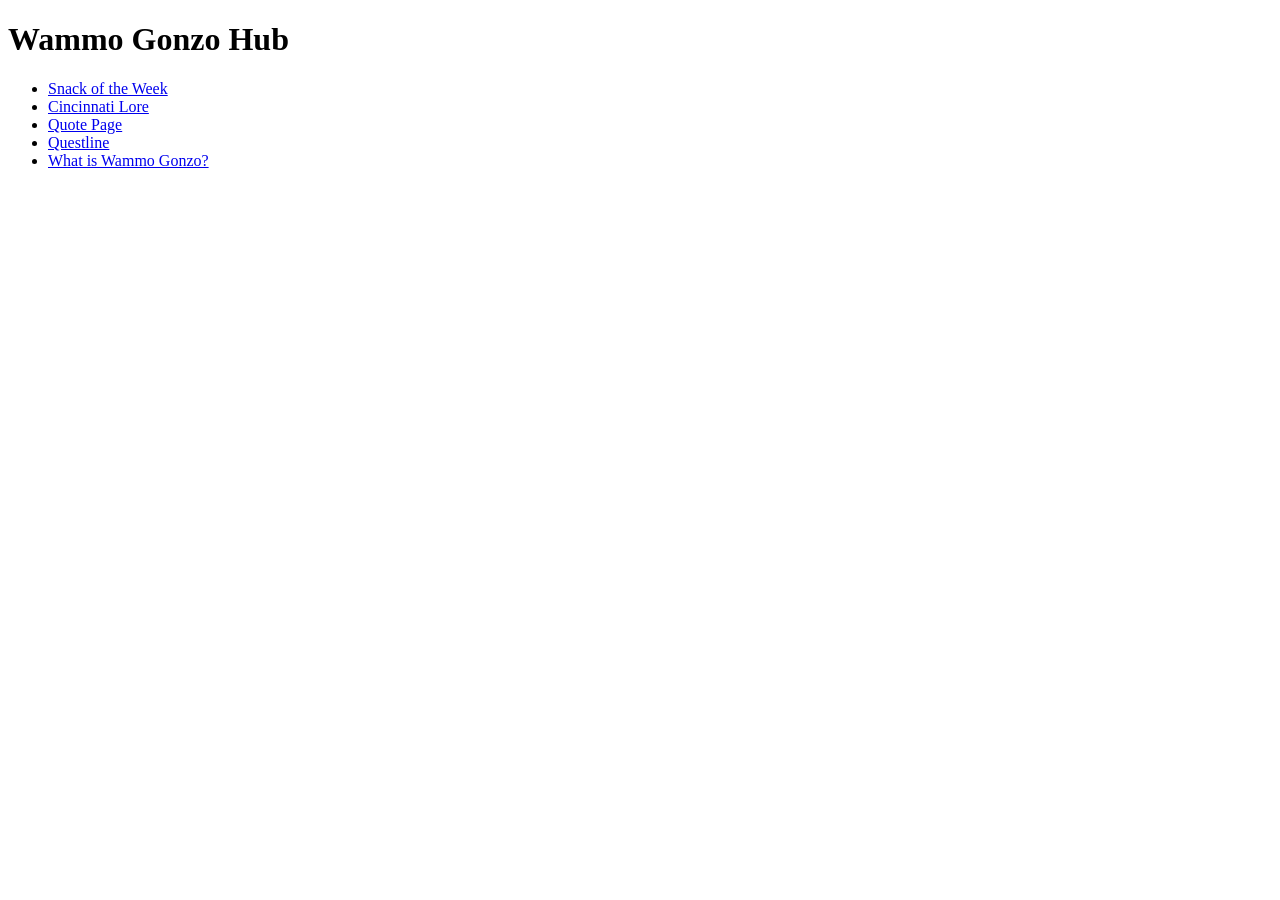
==== index.html @ 6c4850e3 "Add files via upload" ====
<!DOCTYPE html><html><body><h1>Wammo Gonzo Hub</h1>
<ul>
<li><a href="snack.html">Snack of the Week</a></li>
<li><a href="lore.html">Cincinnati Lore</a></li>
<li><a href="quotes.html">Quote Page</a></li>
<li><a href="questline.html">Questline</a></li>
<li><a href="about.html">What is Wammo Gonzo?</a></li>
</ul></body></html>
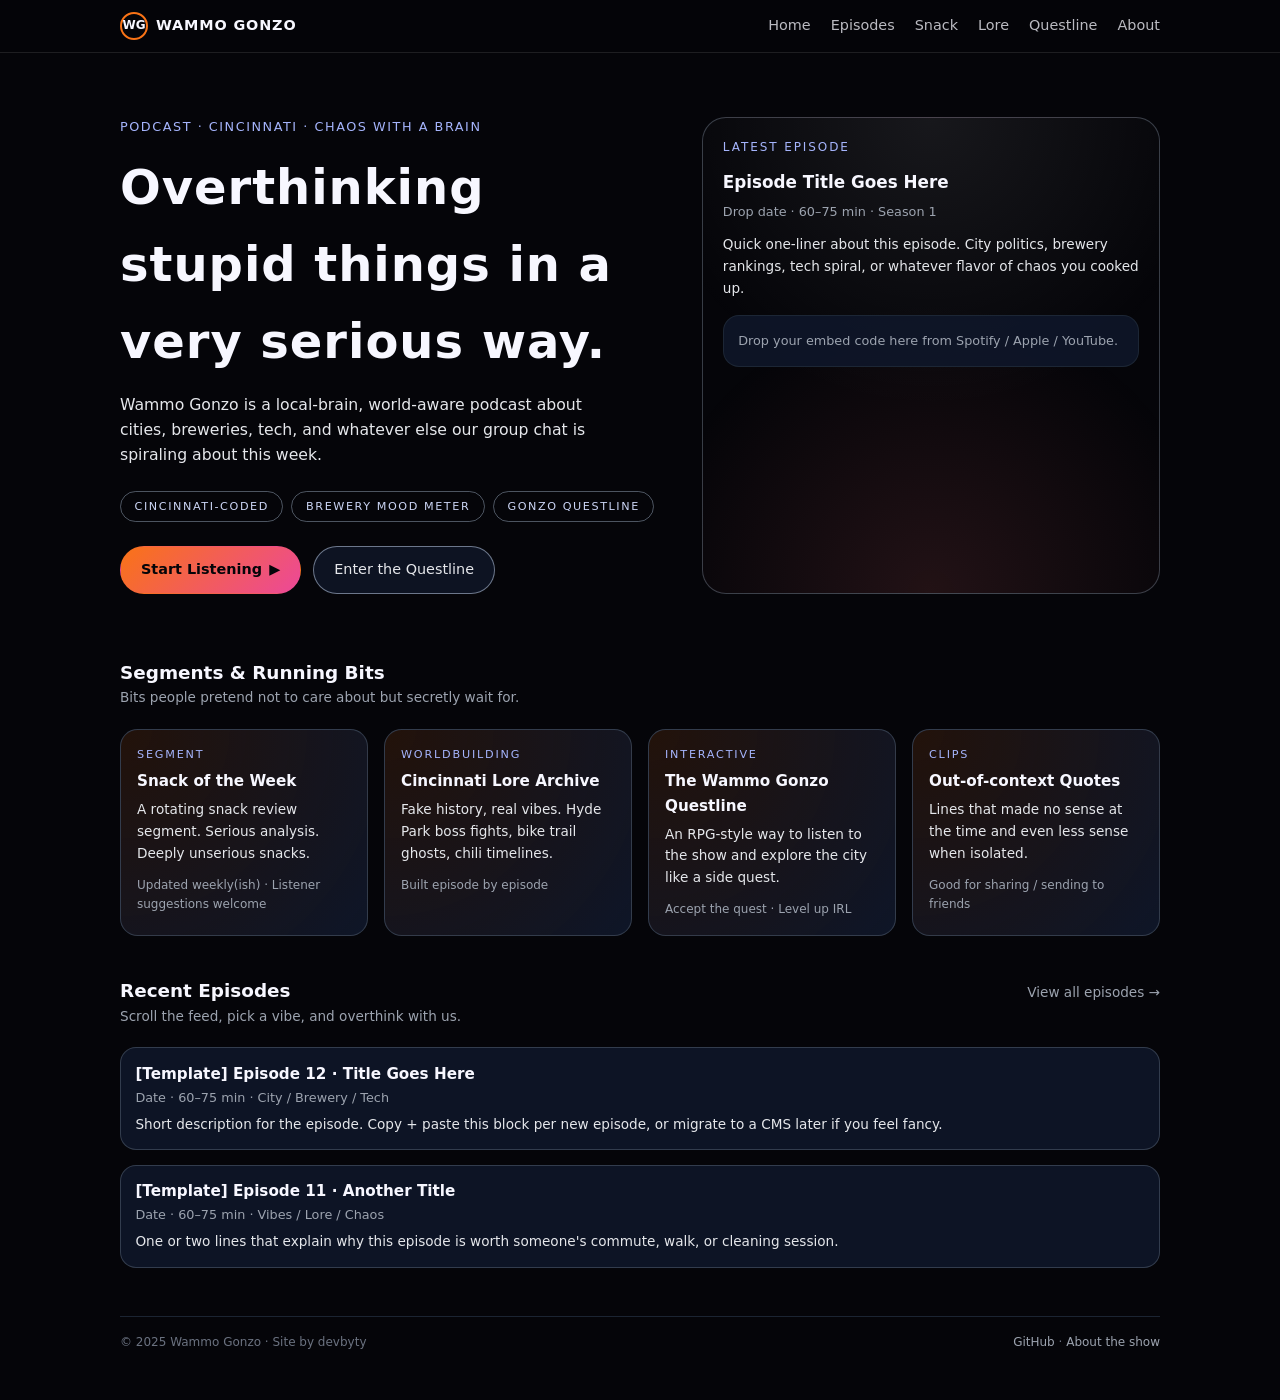
==== commit 79e94a2f: "Add files via upload" ====
--- a/index.html
+++ b/index.html
@@ -1,8 +1,144 @@
-<!DOCTYPE html><html><body><h1>Wammo Gonzo Hub</h1>
-<ul>
-<li><a href="snack.html">Snack of the Week</a></li>
-<li><a href="lore.html">Cincinnati Lore</a></li>
-<li><a href="quotes.html">Quote Page</a></li>
-<li><a href="questline.html">Questline</a></li>
-<li><a href="about.html">What is Wammo Gonzo?</a></li>
-</ul></body></html>+<!DOCTYPE html>
+<html lang="en">
+<head>
+  <meta charset="UTF-8">
+  <title>Wammo Gonzo Podcast</title>
+  <meta name="viewport" content="width=device-width, initial-scale=1">
+  <link rel="stylesheet" href="styles.css">
+</head>
+<body>
+<header>
+  <div class="nav-container">
+    <div class="nav-left">
+      <div class="logo-mark">WG</div>
+      <div class="nav-title">Wammo Gonzo</div>
+    </div>
+    <nav class="nav-links">
+      <a href="index.html">Home</a>
+      <a href="episodes.html">Episodes</a>
+      <a href="snack.html">Snack</a>
+      <a href="lore.html">Lore</a>
+      <a href="questline.html">Questline</a>
+      <a href="about.html">About</a>
+    </nav>
+  </div>
+</header>
+<main>
+  <section class="hero">
+    <div>
+      <div class="hero-tag">Podcast · Cincinnati · Chaos with a brain</div>
+      <h1 class="hero-title">Overthinking stupid things in a very serious way.</h1>
+      <p class="hero-sub">
+        Wammo Gonzo is a local-brain, world-aware podcast about cities, breweries, tech,
+        and whatever else our group chat is spiraling about this week.
+      </p>
+      <div class="hero-badges">
+        <span class="badge">Cincinnati-coded</span>
+        <span class="badge">Brewery Mood Meter</span>
+        <span class="badge">Gonzo Questline</span>
+      </div>
+      <div class="hero-actions">
+        <a class="btn-primary" href="#listen">
+          <span>Start Listening</span>
+          <span>▶</span>
+        </a>
+        <a class="btn-ghost" href="questline.html">
+          <span>Enter the Questline</span>
+        </a>
+      </div>
+    </div>
+    <div class="hero-right">
+      <div class="hero-right-label">Latest Episode</div>
+      <div class="hero-episode-title">Episode Title Goes Here</div>
+      <div class="hero-episode-meta">Drop date · 60–75 min · Season 1</div>
+      <div class="hero-episode-desc">
+        Quick one-liner about this episode. City politics, brewery rankings,
+        tech spiral, or whatever flavor of chaos you cooked up.
+      </div>
+      <div id="listen" class="player-placeholder">
+        <!-- Replace this block with your real Spotify or Apple embed -->
+        Drop your embed code here from Spotify / Apple / YouTube.
+      </div>
+    </div>
+  </section>
+
+  <section class="section">
+    <div class="section-header">
+      <div>
+        <h2 class="section-title">Segments & Running Bits</h2>
+        <p class="section-sub">Bits people pretend not to care about but secretly wait for.</p>
+      </div>
+    </div>
+    <div class="card-grid">
+      <a class="card" href="snack.html">
+        <div class="card-label">Segment</div>
+        <div class="card-title">Snack of the Week</div>
+        <div class="card-text">
+          A rotating snack review segment. Serious analysis. Deeply unserious snacks.
+        </div>
+        <div class="card-foot">Updated weekly(ish) · Listener suggestions welcome</div>
+      </a>
+      <a class="card" href="lore.html">
+        <div class="card-label">Worldbuilding</div>
+        <div class="card-title">Cincinnati Lore Archive</div>
+        <div class="card-text">
+          Fake history, real vibes. Hyde Park boss fights, bike trail ghosts, chili timelines.
+        </div>
+        <div class="card-foot">Built episode by episode</div>
+      </a>
+      <a class="card" href="questline.html">
+        <div class="card-label">Interactive</div>
+        <div class="card-title">The Wammo Gonzo Questline</div>
+        <div class="card-text">
+          An RPG-style way to listen to the show and explore the city like a side quest.
+        </div>
+        <div class="card-foot">Accept the quest · Level up IRL</div>
+      </a>
+      <a class="card" href="quotes.html">
+        <div class="card-label">Clips</div>
+        <div class="card-title">Out-of-context Quotes</div>
+        <div class="card-text">
+          Lines that made no sense at the time and even less sense when isolated.
+        </div>
+        <div class="card-foot">Good for sharing / sending to friends</div>
+      </a>
+    </div>
+  </section>
+
+  <section class="section">
+    <div class="section-header">
+      <div>
+        <h2 class="section-title">Recent Episodes</h2>
+        <p class="section-sub">Scroll the feed, pick a vibe, and overthink with us.</p>
+      </div>
+      <a class="section-sub" href="episodes.html">View all episodes →</a>
+    </div>
+    <div class="episode-list">
+      <div class="episode-item">
+        <div class="episode-item-title">[Template] Episode 12 · Title Goes Here</div>
+        <div class="episode-item-meta">Date · 60–75 min · City / Brewery / Tech</div>
+        <div class="episode-item-desc">
+          Short description for the episode. Copy + paste this block per new episode,
+          or migrate to a CMS later if you feel fancy.
+        </div>
+      </div>
+      <div class="episode-item">
+        <div class="episode-item-title">[Template] Episode 11 · Another Title</div>
+        <div class="episode-item-meta">Date · 60–75 min · Vibes / Lore / Chaos</div>
+        <div class="episode-item-desc">
+          One or two lines that explain why this episode is worth someone's commute, walk, or cleaning session.
+        </div>
+      </div>
+    </div>
+  </section>
+
+  <footer class="footer">
+    <span>© 2025 Wammo Gonzo · Site by devbyty</span>
+    <span>
+      <a href="https://github.com/devbyty" target="_blank" rel="noreferrer">GitHub</a> ·
+      <a href="about.html">About the show</a>
+    </span>
+  </footer>
+</main>
+</body>
+</html>
--- a/styles.css
+++ b/styles.css
@@ -0,0 +1,303 @@
+* {
+  box-sizing: border-box;
+  margin: 0;
+  padding: 0;
+}
+body {
+  font-family: system-ui, -apple-system, BlinkMacSystemFont, "Segoe UI", sans-serif;
+  background: #050509;
+  color: #f7f7ff;
+  line-height: 1.6;
+}
+a {
+  color: inherit;
+  text-decoration: none;
+}
+header {
+  border-bottom: 1px solid rgba(255,255,255,0.1);
+  position: sticky;
+  top: 0;
+  z-index: 20;
+  backdrop-filter: blur(12px);
+  background: rgba(5,5,9,0.85);
+}
+.nav-container {
+  max-width: 1080px;
+  margin: 0 auto;
+  padding: 0.75rem 1.25rem;
+  display: flex;
+  align-items: center;
+  justify-content: space-between;
+}
+.nav-left {
+  display: flex;
+  align-items: center;
+  gap: 0.5rem;
+}
+.logo-mark {
+  width: 28px;
+  height: 28px;
+  border-radius: 999px;
+  border: 2px solid #f97316;
+  display: flex;
+  align-items: center;
+  justify-content: center;
+  font-size: 0.75rem;
+  font-weight: 700;
+}
+.nav-title {
+  font-weight: 700;
+  letter-spacing: 0.06em;
+  font-size: 0.9rem;
+  text-transform: uppercase;
+}
+.nav-links {
+  display: flex;
+  gap: 1.25rem;
+  font-size: 0.9rem;
+}
+.nav-links a {
+  opacity: 0.75;
+}
+.nav-links a:hover {
+  opacity: 1;
+}
+main {
+  max-width: 1080px;
+  margin: 0 auto;
+  padding: 1.5rem 1.25rem 3rem;
+}
+.hero {
+  display: grid;
+  grid-template-columns: minmax(0, 3fr) minmax(0, 2.5fr);
+  gap: 2rem;
+  padding: 2.5rem 0 1.5rem;
+}
+.hero-tag {
+  font-size: 0.8rem;
+  letter-spacing: 0.12em;
+  text-transform: uppercase;
+  color: #a5b4fc;
+  margin-bottom: 0.75rem;
+}
+.hero-title {
+  font-size: clamp(2.2rem, 4vw, 3rem);
+  font-weight: 800;
+  letter-spacing: 0.02em;
+  margin-bottom: 0.75rem;
+}
+.hero-sub {
+  color: #e5e7eb;
+  font-size: 0.98rem;
+  max-width: 32rem;
+  margin-bottom: 1.5rem;
+}
+.hero-badges {
+  display: flex;
+  flex-wrap: wrap;
+  gap: 0.5rem;
+  margin-bottom: 1.5rem;
+}
+.badge {
+  font-size: 0.7rem;
+  text-transform: uppercase;
+  letter-spacing: 0.14em;
+  border-radius: 999px;
+  padding: 0.35rem 0.85rem;
+  border: 1px solid rgba(148,163,184,0.5);
+  color: #cbd5f5;
+}
+.hero-actions {
+  display: flex;
+  flex-wrap: wrap;
+  gap: 0.75rem;
+}
+.btn-primary, .btn-ghost {
+  padding: 0.7rem 1.25rem;
+  border-radius: 999px;
+  font-size: 0.9rem;
+  display: inline-flex;
+  align-items: center;
+  gap: 0.45rem;
+  border: 1px solid transparent;
+  cursor: pointer;
+}
+.btn-primary {
+  background: linear-gradient(135deg,#f97316,#ec4899);
+  color: #050509;
+  font-weight: 600;
+}
+.btn-ghost {
+  border-color: rgba(148,163,184,0.7);
+  color: #e5e7eb;
+  background: rgba(15,23,42,0.8);
+}
+.hero-right {
+  background: radial-gradient(circle at top, rgba(248,250,252,0.08), transparent 55%),
+              radial-gradient(circle at bottom, rgba(248,113,113,0.12), transparent 55%);
+  border-radius: 1.5rem;
+  border: 1px solid rgba(148,163,184,0.35);
+  padding: 1.25rem 1.25rem 1.5rem;
+}
+.hero-right-label {
+  font-size: 0.75rem;
+  text-transform: uppercase;
+  letter-spacing: 0.16em;
+  color: #a5b4fc;
+  margin-bottom: 0.75rem;
+}
+.hero-episode-title {
+  font-size: 1.05rem;
+  font-weight: 600;
+  margin-bottom: 0.35rem;
+}
+.hero-episode-meta {
+  font-size: 0.8rem;
+  color: #9ca3af;
+  margin-bottom: 0.75rem;
+}
+.hero-episode-desc {
+  font-size: 0.85rem;
+  color: #e5e7eb;
+  margin-bottom: 1rem;
+}
+.player-placeholder {
+  background: rgba(15,23,42,0.9);
+  border-radius: 1rem;
+  border: 1px solid rgba(31,41,55,0.9);
+  padding: 0.9rem;
+  font-size: 0.8rem;
+  color: #9ca3af;
+}
+.section {
+  margin-top: 2.5rem;
+}
+.section-header {
+  display: flex;
+  align-items: baseline;
+  justify-content: space-between;
+  gap: 1rem;
+  margin-bottom: 1.25rem;
+}
+.section-title {
+  font-size: 1.15rem;
+  font-weight: 600;
+}
+.section-sub {
+  font-size: 0.85rem;
+  color: #9ca3af;
+}
+.card-grid {
+  display: grid;
+  grid-template-columns: repeat(auto-fit, minmax(220px, 1fr));
+  gap: 1rem;
+}
+.card {
+  border-radius: 1.1rem;
+  border: 1px solid rgba(55,65,81,0.9);
+  background: radial-gradient(circle at top left, rgba(249,115,22,0.12), rgba(15,23,42,0.95));
+  padding: 1rem;
+  display: flex;
+  flex-direction: column;
+  gap: 0.35rem;
+}
+.card-label {
+  font-size: 0.7rem;
+  text-transform: uppercase;
+  letter-spacing: 0.16em;
+  color: #a5b4fc;
+}
+.card-title {
+  font-size: 0.95rem;
+  font-weight: 600;
+}
+.card-text {
+  font-size: 0.85rem;
+  color: #e5e7eb;
+}
+.card-foot {
+  font-size: 0.75rem;
+  color: #9ca3af;
+  margin-top: 0.35rem;
+}
+.footer {
+  border-top: 1px solid rgba(31,41,55,0.9);
+  margin-top: 3rem;
+  padding-top: 1rem;
+  font-size: 0.75rem;
+  color: #6b7280;
+  display: flex;
+  flex-wrap: wrap;
+  justify-content: space-between;
+  gap: 0.75rem;
+}
+.footer a {
+  color: #9ca3af;
+}
+.page-layout {
+  padding-top: 2rem;
+  max-width: 720px;
+  margin: 0 auto;
+}
+.page-layout h1 {
+  font-size: 1.7rem;
+  margin-bottom: 0.6rem;
+}
+.page-layout p {
+  margin-bottom: 0.75rem;
+  color: #e5e7eb;
+}
+.page-tagline {
+  font-size: 0.9rem;
+  color: #9ca3af;
+  margin-bottom: 1.25rem;
+}
+.list {
+  margin: 0.5rem 0 1.25rem;
+  padding-left: 1.1rem;
+  font-size: 0.9rem;
+}
+.list li {
+  margin-bottom: 0.35rem;
+}
+.episode-list {
+  display: flex;
+  flex-direction: column;
+  gap: 0.9rem;
+  margin-top: 1rem;
+}
+.episode-item {
+  border-radius: 1rem;
+  border: 1px solid rgba(55,65,81,0.9);
+  padding: 0.85rem 0.9rem;
+  background: rgba(15,23,42,0.9);
+}
+.episode-item-title {
+  font-size: 0.95rem;
+  font-weight: 600;
+}
+.episode-item-meta {
+  font-size: 0.8rem;
+  color: #9ca3af;
+  margin: 0.1rem 0 0.35rem;
+}
+.episode-item-desc {
+  font-size: 0.85rem;
+  color: #e5e7eb;
+}
+@media (max-width: 768px) {
+  .hero {
+    grid-template-columns: minmax(0, 1fr);
+  }
+  .nav-links {
+    display: none;
+  }
+  main {
+    padding-top: 1rem;
+  }
+}
+main {
+  max-width: 1080px;
+  margin: 0 auto;
+  padding: 1.5rem 1.25rem 3rem;
+}
